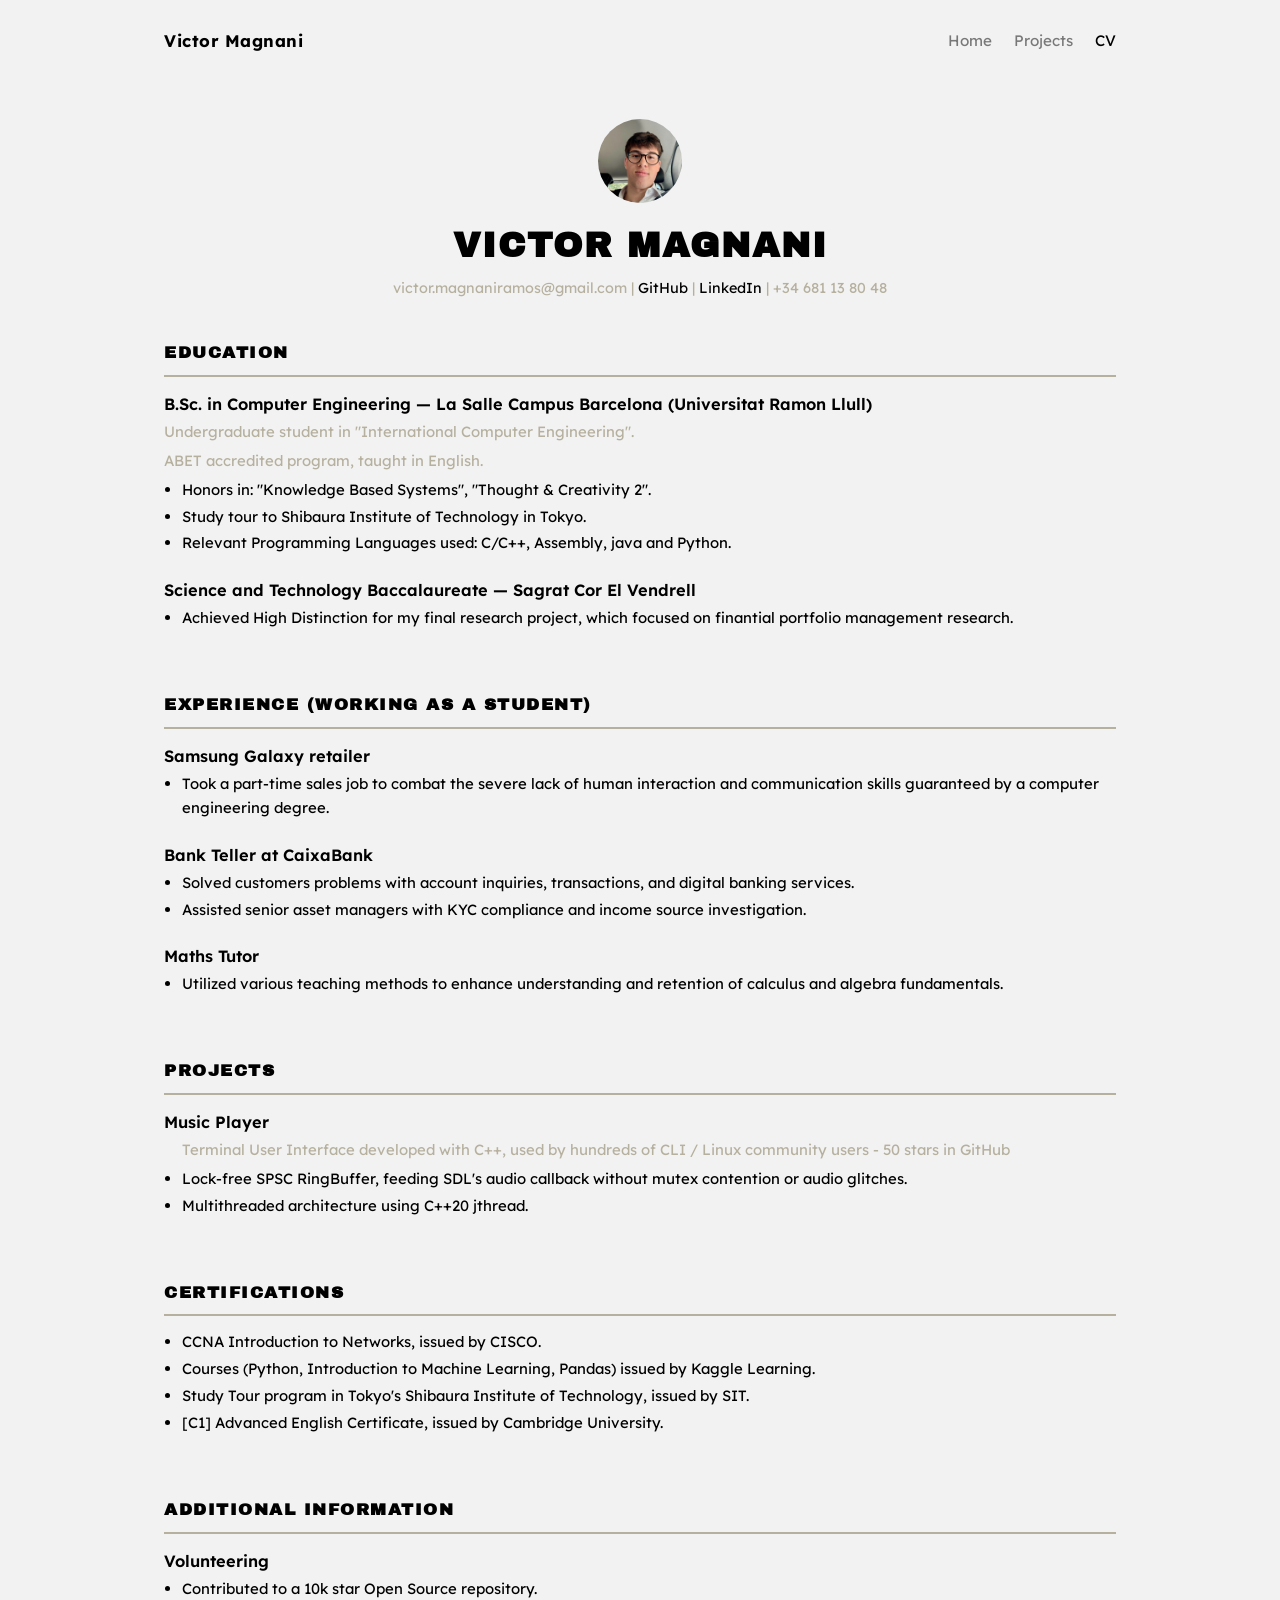
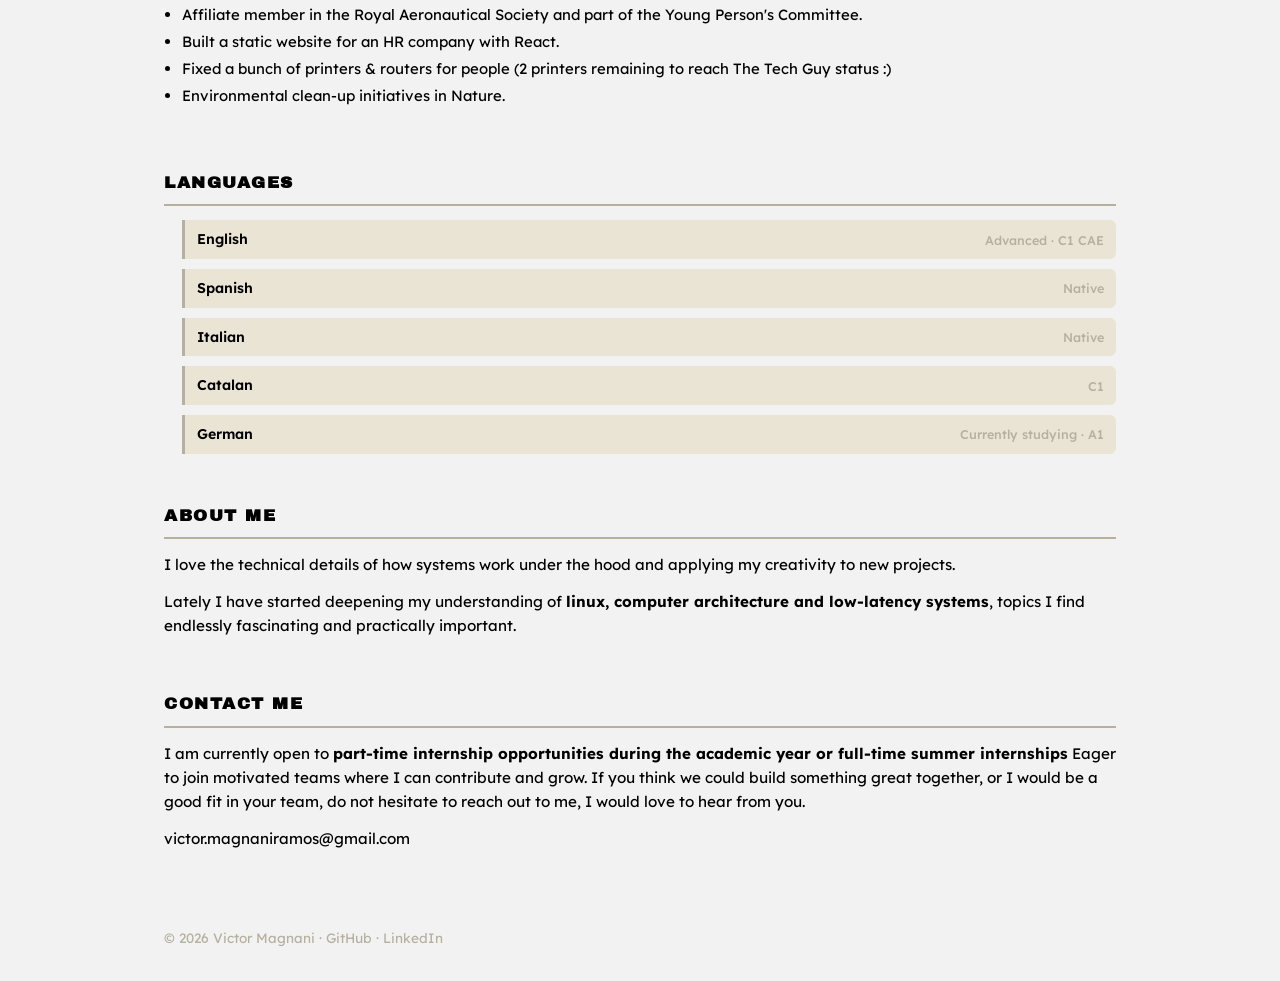
==== cv.html @ 08637005 "Initial commit: personal static website" ====
<!DOCTYPE html>
<html lang="en">
  <head>
    <meta charset="UTF-8">
    <meta name="viewport" content="width=device-width, initial-scale=1.0">
    <link rel="stylesheet" type="text/css" href="cv_styles.css">
    <link rel="preconnect" href="https://fonts.googleapis.com">
    <link rel="preconnect" href="https://fonts.gstatic.com" crossorigin>
    <link href="https://fonts.googleapis.com/css2?family=Archivo+Black&family=Lexend+Deca:wght@100..900&display=swap" rel="stylesheet">
    <title>CV · Victor Magnani</title>
  </head>
  <body>
    <div class="page">
      <header class="site-header container">
        <a href="index.html" class="brand">Victor Magnani</a>
        <nav class="site-nav">
          <a href="index.html">Home</a>
          <a href="projects.html">Projects</a>
          <a href="cv.html" class="active">CV</a>
        </nav>
      </header>

      <main class="cv-main container">
        <div class="cv-photo-wrap">
          <img src="assets/CaixaPic.jpg" alt="Victor Magnani" id="cv-photo">
        </div>
        <h1 class="cv-name">VICTOR MAGNANI</h1>
        <p class="cv-contact">
          victor.magnaniramos@gmail.com |
          <a href="https://github.com/Ardet696/" target="_blank" title="GitHub: Ardet696">GitHub</a> |
          <a href="https://www.linkedin.com/in/victormagnani/" target="_blank" title="LinkedIn: vmagnani">LinkedIn</a> |
          +34 681 13 80 48
        </p>

        <div class="cv-grid">
          <section class="cv-section">
            <h2 class="section-title">Education</h2>
            <hr class="section-divider">
            <div class="cv-item">
              <h3 class="item-title">B.Sc. in Computer Engineering — La Salle Campus Barcelona (Universitat Ramon Llull)</h3>
              <p class="item-desc">
                Undergraduate student in "International Computer Engineering".
                <span class="date-hidden">~ Sept 2022 - May 2027</span>
              </p>
              <p class="item-desc">ABET accredited program, taught in English.</p>
              <ul>
                <li>Honors in: "Knowledge Based Systems", "Thought & Creativity 2".</li>
                <li>Study tour to Shibaura Institute of Technology in Tokyo.</li>
                <li>Relevant Programming Languages used: C/C++, Assembly, java and Python.</li>
              </ul>
            </div>
            <div class="cv-item">
              <h3 class="item-title">
                Science and Technology Baccalaureate — Sagrat Cor El Vendrell
                <span class="date-hidden">~ Sept 2020 - May 2022</span>
              </h3>
              <ul>
                <li>Achieved High Distinction for my final research project, which focused on finantial portfolio management research.</li>
              </ul>
            </div>
          </section>

          <section class="cv-section">
            <h2 class="section-title">Experience (working as a student)</h2>
            <hr class="section-divider">
            <div class="cv-item">
              <h3 class="item-title">
                Samsung Galaxy retailer
                <span class="date-hidden">Part-time onsite ~ Sept-October 2025</span>
              </h3>
              <ul>
                <li>Took a part-time sales job to combat the severe lack of human interaction and communication skills guaranteed by a computer engineering degree.</li>
              </ul>
            </div>
            <div class="cv-item">
              <h3 class="item-title">
                Bank Teller at CaixaBank
                <span class="date-hidden">Full-time onsite ~ Ago 2025</span>
              </h3>
              <ul>
                <li>Solved customers problems with account inquiries, transactions, and digital banking services.</li>
                <li>Assisted senior asset managers with KYC compliance and income source investigation.</li>
              </ul>
            </div>
            <div class="cv-item">
              <h3 class="item-title">
                Maths Tutor
                <span class="date-hidden">Part-time onsite ~ 2023-2024</span>
              </h3>
              <ul>
                <li>Utilized various teaching methods to enhance understanding and retention of calculus and algebra fundamentals.</li>
              </ul>
            </div>
          </section>

          <section class="cv-section">
            <h2 class="section-title">Projects</h2>
            <hr class="section-divider">
            <div class="cv-item">
              <h3 class="item-title">
                 Music Player
                <span class="date-hidden">~ January 2026 - Present</span>
              </h3>
              <ul>
                <p class="item-desc">Terminal User Interface developed with C++, used by hundreds of CLI / Linux community users - 50 stars in GitHub</p>
                <li>Lock-free SPSC RingBuffer, feeding SDL's audio callback without mutex contention or audio glitches.</li>
                <li>Multithreaded architecture using C++20 jthread.</li>
              </ul>
            </div>
          </section>

          <section class="cv-section">
            <h2 class="section-title">Certifications</h2>
            <hr class="section-divider">
            <div class="cv-item">
              <ul>
                <li>CCNA Introduction to Networks, issued by CISCO. <span class="date-hidden">~ June 2024</span></li>
                <li>Courses (Python, Introduction to Machine Learning, Pandas) issued by Kaggle Learning. <span class="date-hidden">~ Ago 2025</span></li>
                <li>Study Tour program in Tokyo's Shibaura Institute of Technology, issued by SIT. <span class="date-hidden">~ June 2024</span></li>
                <li>[C1] Advanced English Certificate, issued by Cambridge University. <span class="date-hidden">~ July 2022</span></li>
              </ul>
            </div>
          </section>

          <section class="cv-section">
            <h2 class="section-title">Additional Information</h2>
            <hr class="section-divider">
            <div class="cv-item">
              <h3 class="item-title">Volunteering</h3>
              <ul>
                <li>Contributed to a 10k star Open Source repository. <span class="date-hidden">~ March 2026</span></li>
                <li>Affiliate member in the Royal Aeronautical Society and part of the Young Person's Committee. <span class="date-hidden">October 2025 - Present</span></li>
                <li>Built a static website for an HR company with React. <span class="date-hidden">~ Summer 2025</span></li>
                <li>Fixed a bunch of printers &amp; routers for people (2 printers remaining to reach The Tech Guy status :) <span class="date-hidden">Joking</span></li>
                <li>Environmental clean-up initiatives in Nature. <span class="date-hidden">~ April 2026</span></li>
              </ul>
            </div>
          </section>

          <section class="cv-section">
            <h2 class="section-title">Languages</h2>
            <hr class="section-divider">
            <ul class="lang-list">
              <li class="lang-item">
                <span class="lang-name">English</span>
                <span class="lang-level">Advanced · C1 CAE</span>
              </li>
              <li class="lang-item">
                <span class="lang-name">Spanish</span>
                <span class="lang-level">Native</span>
              </li>
              <li class="lang-item">
                <span class="lang-name">Italian</span>
                <span class="lang-level">Native</span>
              </li>
              <li class="lang-item">
                <span class="lang-name">Catalan</span>
                <span class="lang-level">C1</span>
              </li>
              <li class="lang-item">
                <span class="lang-name">German</span>
                <span class="lang-level">Currently studying · A1</span>
              </li>
            </ul>
          </section>

          <section class="cv-section cv-prose">
            <h2 class="section-title">About Me</h2>
            <hr class="section-divider">
            <p>
              I love the technical details of how systems work under the hood and applying my creativity to new projects.
            </p>
            <p>
              Lately I have started deepening my understanding of <strong>linux, computer architecture and low-latency systems</strong>,
              topics I find endlessly fascinating and practically important.
            </p>
          </section>

          <section class="cv-section cv-prose">
            <h2 class="section-title">Contact Me</h2>
            <hr class="section-divider">
            <p>
              I am currently open to <strong>part-time internship opportunities during the academic year or full-time summer internships</strong>
              Eager to join motivated teams where I can contribute and grow. If you think we could build something great together,
              or I would be a good fit in your team, do not hesitate to reach out to me,  I would love to hear from you.
            </p>
            <p>
              <a href="mailto:victor.magnaniramos@gmail.com">victor.magnaniramos@gmail.com</a>
            </p>
          </section>
        </div>
      </main>

      <footer class="site-footer container">
        © 2026 Victor Magnani ·
        <a href="https://github.com/Ardet696/" target="_blank">GitHub</a> ·
        <a href="https://www.linkedin.com/in/victormagnani/" target="_blank">LinkedIn</a>
      </footer>
    </div>

    <script src="script.js"></script>
    <script data-goatcounter="https://ardet696.goatcounter.com/count"
            async src="//gc.zgo.at/count.js"></script>
  </body>
</html>
---- cv_styles.css ----
:root {
  --bg: #F2F2F2;
  --surface: #EAE4D5;
  --muted: #B6B09F;
  --ink: #000000;

  --max-width: 1080px;
  --gutter: clamp(1.25rem, 5vw, 4rem);
}

* {
  box-sizing: border-box;
}
html,
body {
  height: 100%;
}
body {
  margin: 0;
  padding: 0;
  font-family: "Lexend Deca", sans-serif;
  background-color: var(--bg);
  color: var(--ink);
  line-height: 1.6;
  -webkit-font-smoothing: antialiased;
}
a {
  color: var(--ink);
  text-decoration: none;
}

.container {
  width: 100%;
  max-width: var(--max-width);
  margin: 0 auto;
  padding-left: var(--gutter);
  padding-right: var(--gutter);
}
.page {
  display: flex;
  flex-direction: column;
  min-height: 100vh;
}

.site-header {
  display: flex;
  flex-wrap: wrap;
  align-items: center;
  gap: 12px 28px;
  padding-top: 28px;
  padding-bottom: 28px;
}
.brand {
  font-weight: 700;
  font-size: 1.05em;
  letter-spacing: 0.5px;
  margin-right: auto;
}
.site-nav {
  display: flex;
  flex-wrap: wrap;
  gap: 22px;
  font-size: 0.95em;
}
.site-nav a {
  opacity: 0.5;
  transition: opacity 0.25s ease;
}
.site-nav a:hover,
.site-nav a.active {
  opacity: 1;
}

.site-footer {
  padding-top: 32px;
  padding-bottom: 32px;
  font-size: 0.85em;
  color: var(--muted);
}
.site-footer a {
  color: var(--muted);
  transition: color 0.25s ease;
}
.site-footer a:hover {
  color: var(--ink);
}

.cv-main {
  flex: 1 1 auto;
}
.cv-photo-wrap {
  display: flex;
  justify-content: center;
  margin: clamp(1rem, 4vh, 2.5rem) 0 0.5rem;
}
#cv-photo {
  width: 84px;
  height: 84px;
  object-fit: cover;
  border-radius: 50%;
  cursor: pointer;
  transition: transform 0.3s ease-in-out;
  transform: scale(1);
  transform-origin: center center;
}
#cv-photo.maximized {
  transform: scale(3.2);
  position: relative;
  z-index: 1000;
}
.cv-name {
  text-align: center;
  font-family: "Archivo Black", sans-serif;
  letter-spacing: 2px;
  font-size: clamp(1.6rem, 5vw, 2.2em);
  margin: 14px 0 4px;
}
.cv-contact {
  text-align: center;
  font-size: 0.9em;
  color: var(--muted);
  margin: 0 0 clamp(1.5rem, 5vh, 2.5rem);
}
.cv-contact a {
  color: var(--ink);
}

.cv-grid {
  display: flex;
  flex-direction: column;
  gap: clamp(1.5rem, 5vh, 2.5rem);
  padding-bottom: 2rem;
}

.cv-section {
  display: flex;
  flex-direction: column;
}
.section-title {
  font-family: "Archivo Black", sans-serif;
  text-transform: uppercase;
  letter-spacing: 1.5px;
  font-size: 1.05em;
  margin: 0 0 8px;
}
.section-divider {
  width: 100%;
  margin: 0 0 14px;
  border: none;
  border-top: 2px solid var(--muted);
}
.cv-item {
  margin-bottom: 16px;
}
.item-title {
  font-weight: 600;
  font-size: 1.02em;
  margin: 0 0 3px;
}
.item-desc {
  font-size: 0.93em;
  color: var(--muted);
  margin: 0 0 5px;
}
.cv-section ul {
  margin: 0 0 6px;
  padding-left: 18px;
}
.cv-section li {
  margin-bottom: 3px;
  font-size: 0.93em;
}

.lang-list {
  list-style: none;
  padding: 0;
  margin: 0;
  display: flex;
  flex-direction: column;
  gap: 7px;
}
.lang-item {
  display: flex;
  justify-content: space-between;
  align-items: center;
  padding: 8px 12px;
  border-left: 3px solid var(--muted);
  background: var(--surface);
  border-radius: 0 6px 6px 0;
}
.lang-name {
  font-weight: 600;
  font-size: 0.95em;
}
.lang-level {
  font-size: 0.85em;
  color: var(--muted);
  font-weight: 500;
}

.cv-prose p {
  font-size: 0.95em;
  margin: 0 0 0.8em;
}

.date-hidden {
  display: none;
  font-weight: normal;
  color: var(--muted);
}
.date-visible {
  display: inline;
}
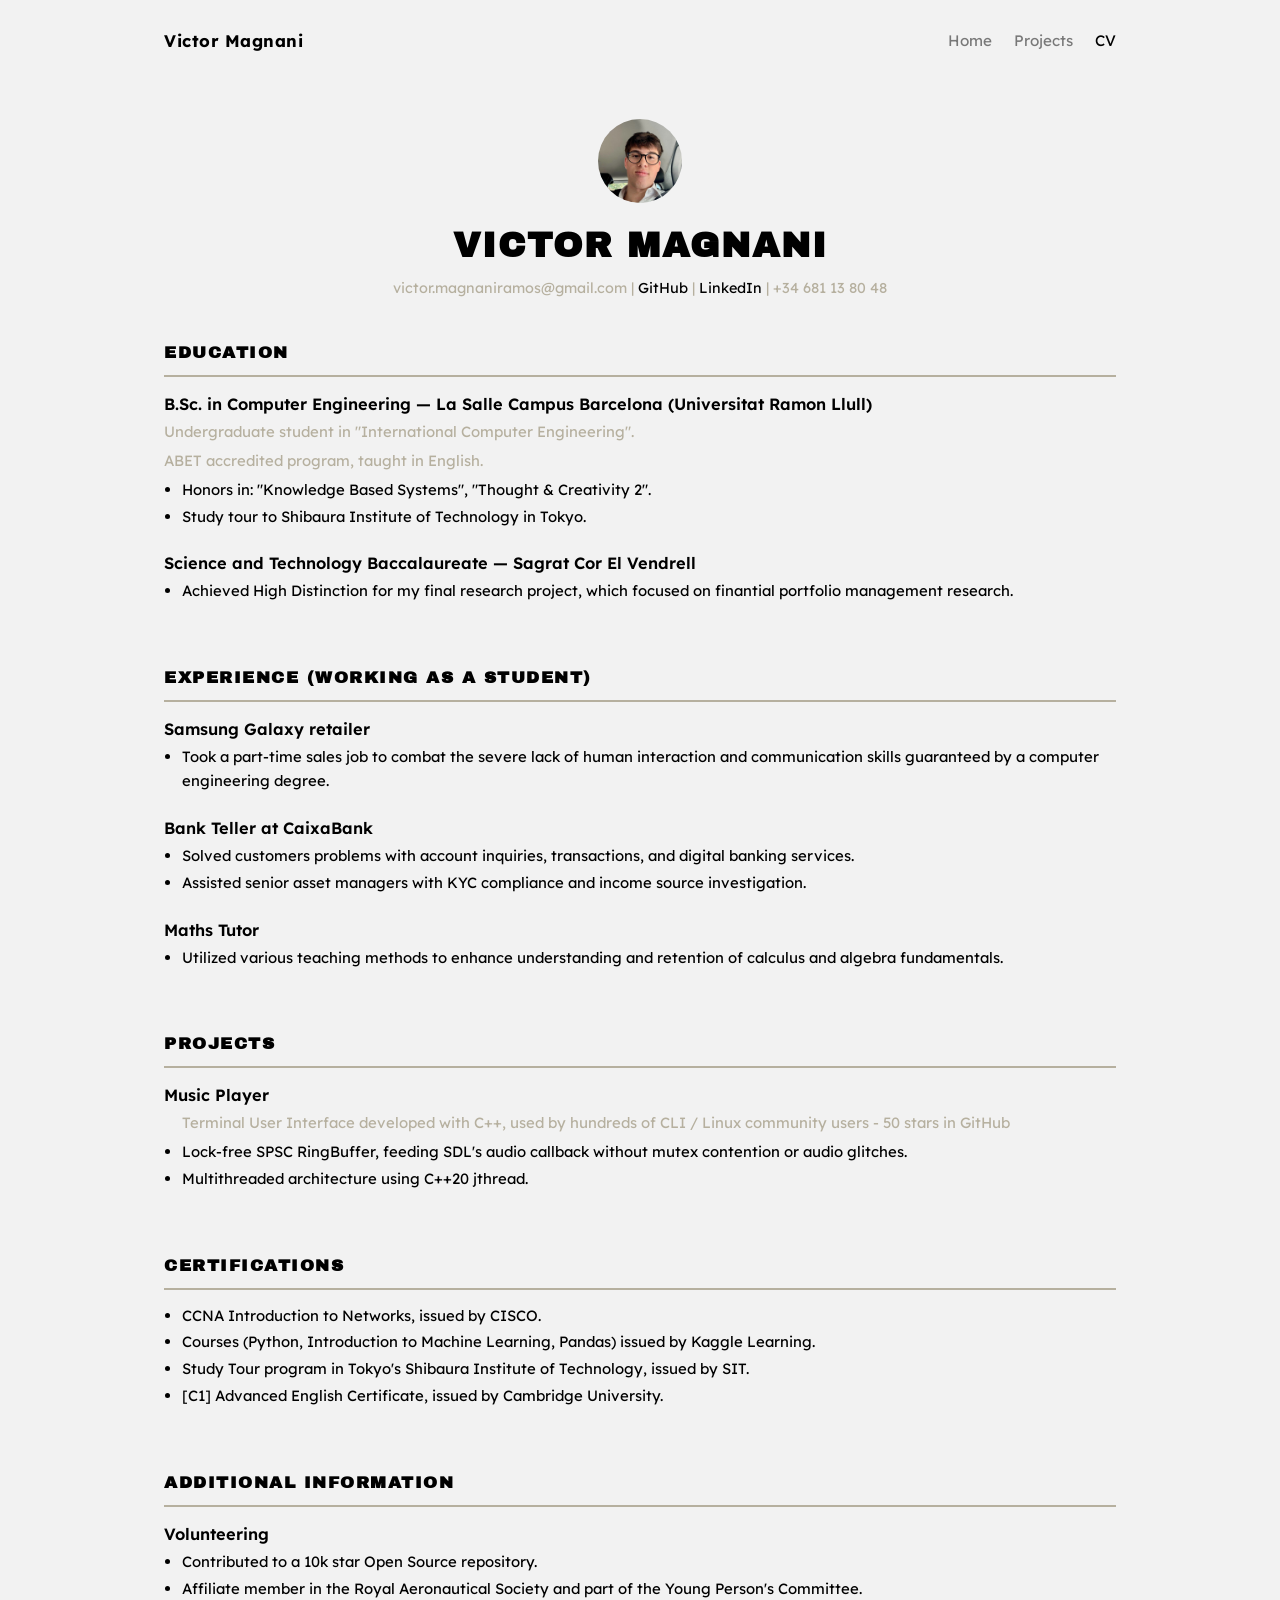
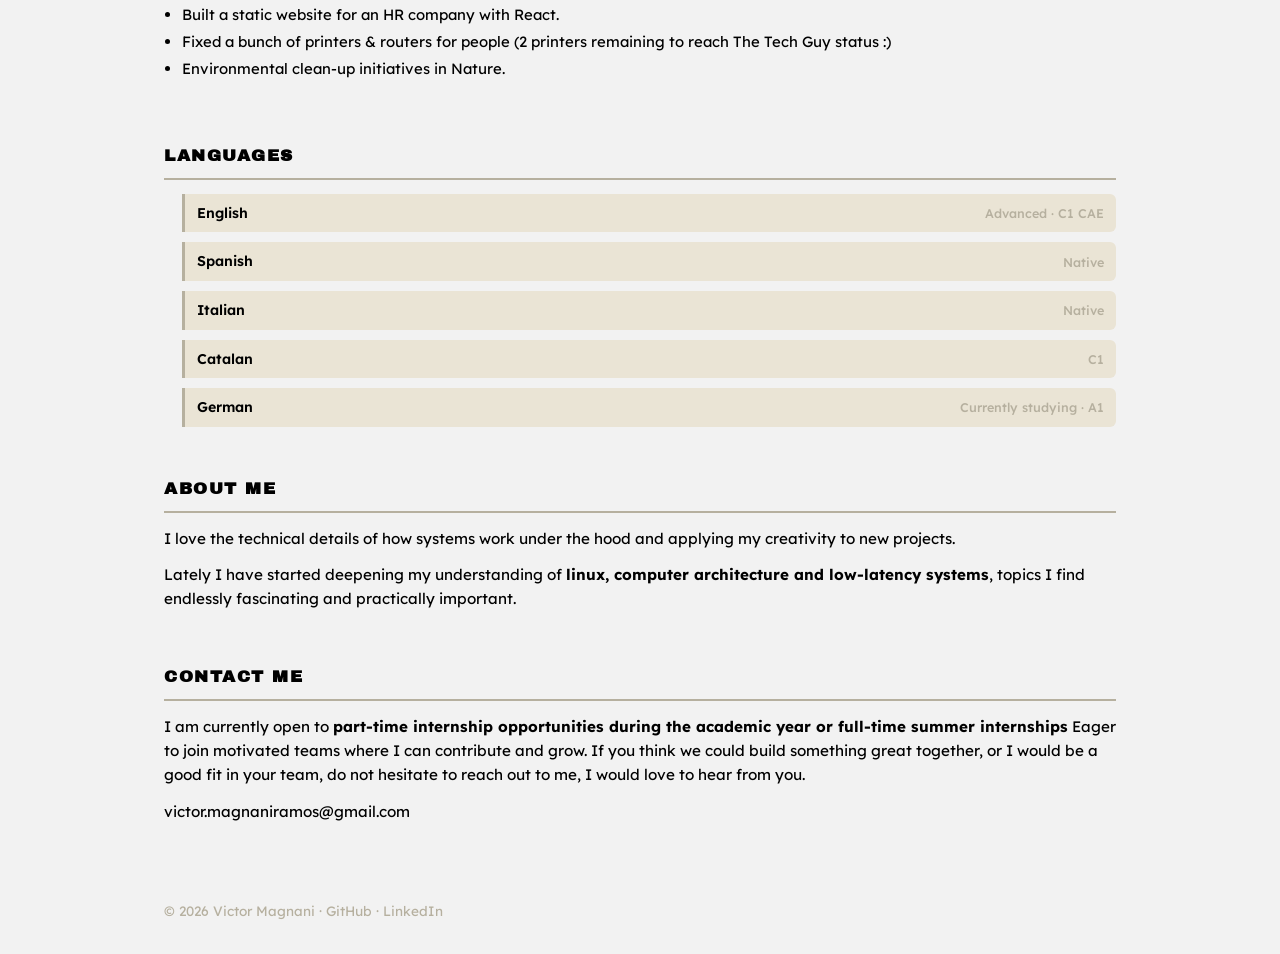
==== commit d4f84f94: "refactoring index" ====
--- a/cv.html
+++ b/cv.html
@@ -46,7 +46,6 @@
               <ul>
                 <li>Honors in: "Knowledge Based Systems", "Thought & Creativity 2".</li>
                 <li>Study tour to Shibaura Institute of Technology in Tokyo.</li>
-                <li>Relevant Programming Languages used: C/C++, Assembly, java and Python.</li>
               </ul>
             </div>
             <div class="cv-item">
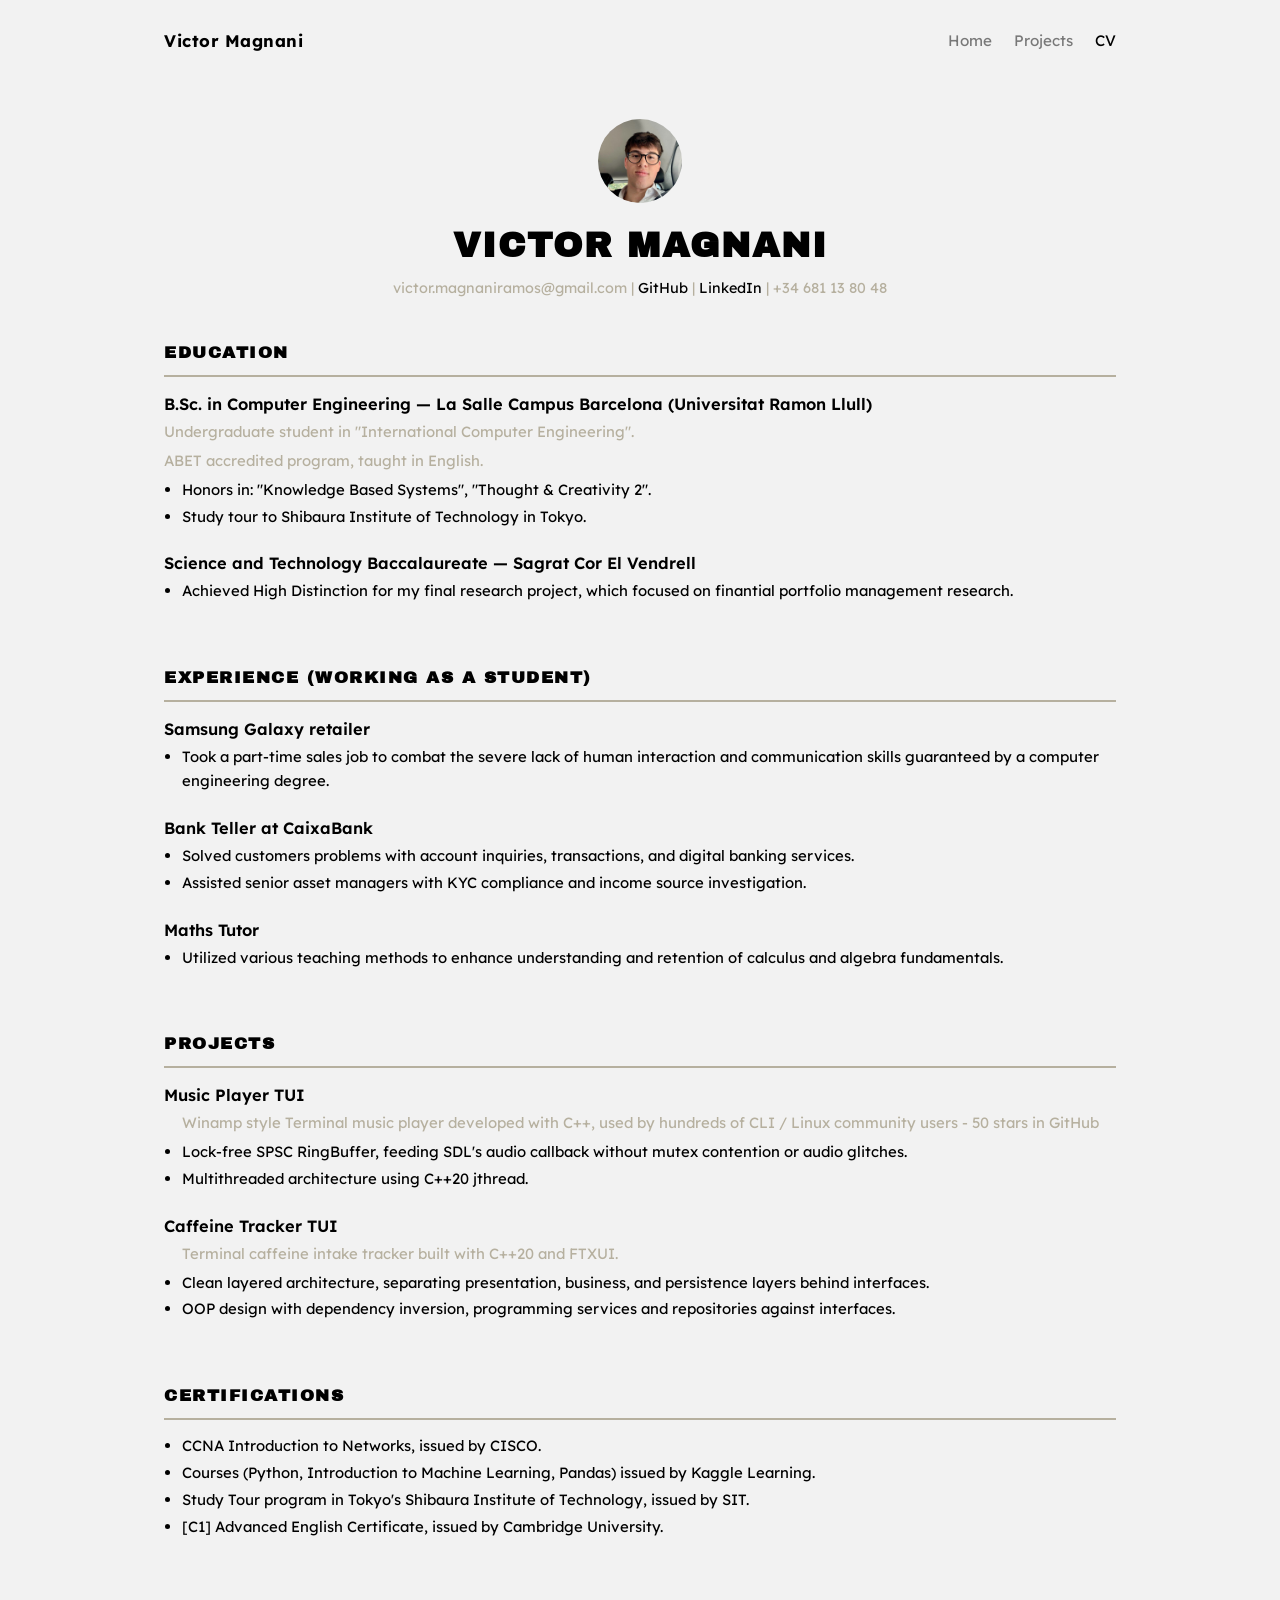
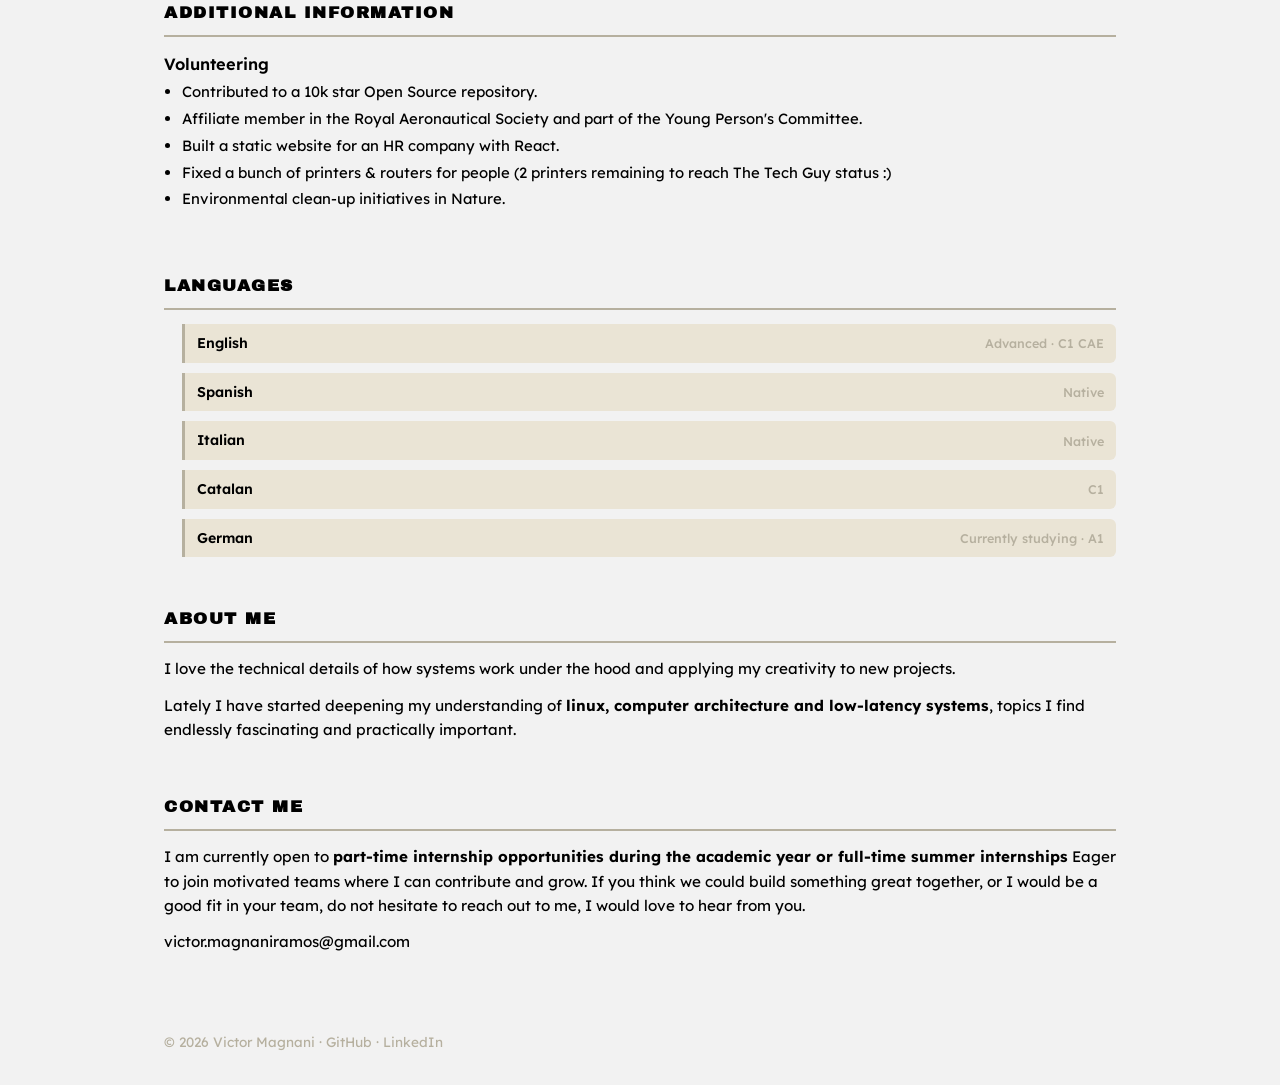
==== commit 4c50c29a: "new project update: caffeineTui!" ====
--- a/cv.html
+++ b/cv.html
@@ -97,13 +97,24 @@
             <hr class="section-divider">
             <div class="cv-item">
               <h3 class="item-title">
-                 Music Player
+                 Music Player TUI
                 <span class="date-hidden">~ January 2026 - Present</span>
               </h3>
               <ul>
-                <p class="item-desc">Terminal User Interface developed with C++, used by hundreds of CLI / Linux community users - 50 stars in GitHub</p>
+                <p class="item-desc">Winamp style Terminal music player developed with C++, used by hundreds of CLI / Linux community users - 50 stars in GitHub</p>
                 <li>Lock-free SPSC RingBuffer, feeding SDL's audio callback without mutex contention or audio glitches.</li>
                 <li>Multithreaded architecture using C++20 jthread.</li>
+              </ul>
+            </div>
+            <div class="cv-item">
+              <h3 class="item-title">
+                Caffeine Tracker TUI 
+                <span class="date-hidden">~ July 2026 - Present</span>
+              </h3>
+              <ul>
+                <p class="item-desc">Terminal caffeine intake tracker built with C++20 and FTXUI.</p>
+                <li>Clean layered architecture, separating presentation, business, and persistence layers behind interfaces.</li>
+                <li>OOP design with dependency inversion, programming services and repositories against interfaces.</li>
               </ul>
             </div>
           </section>
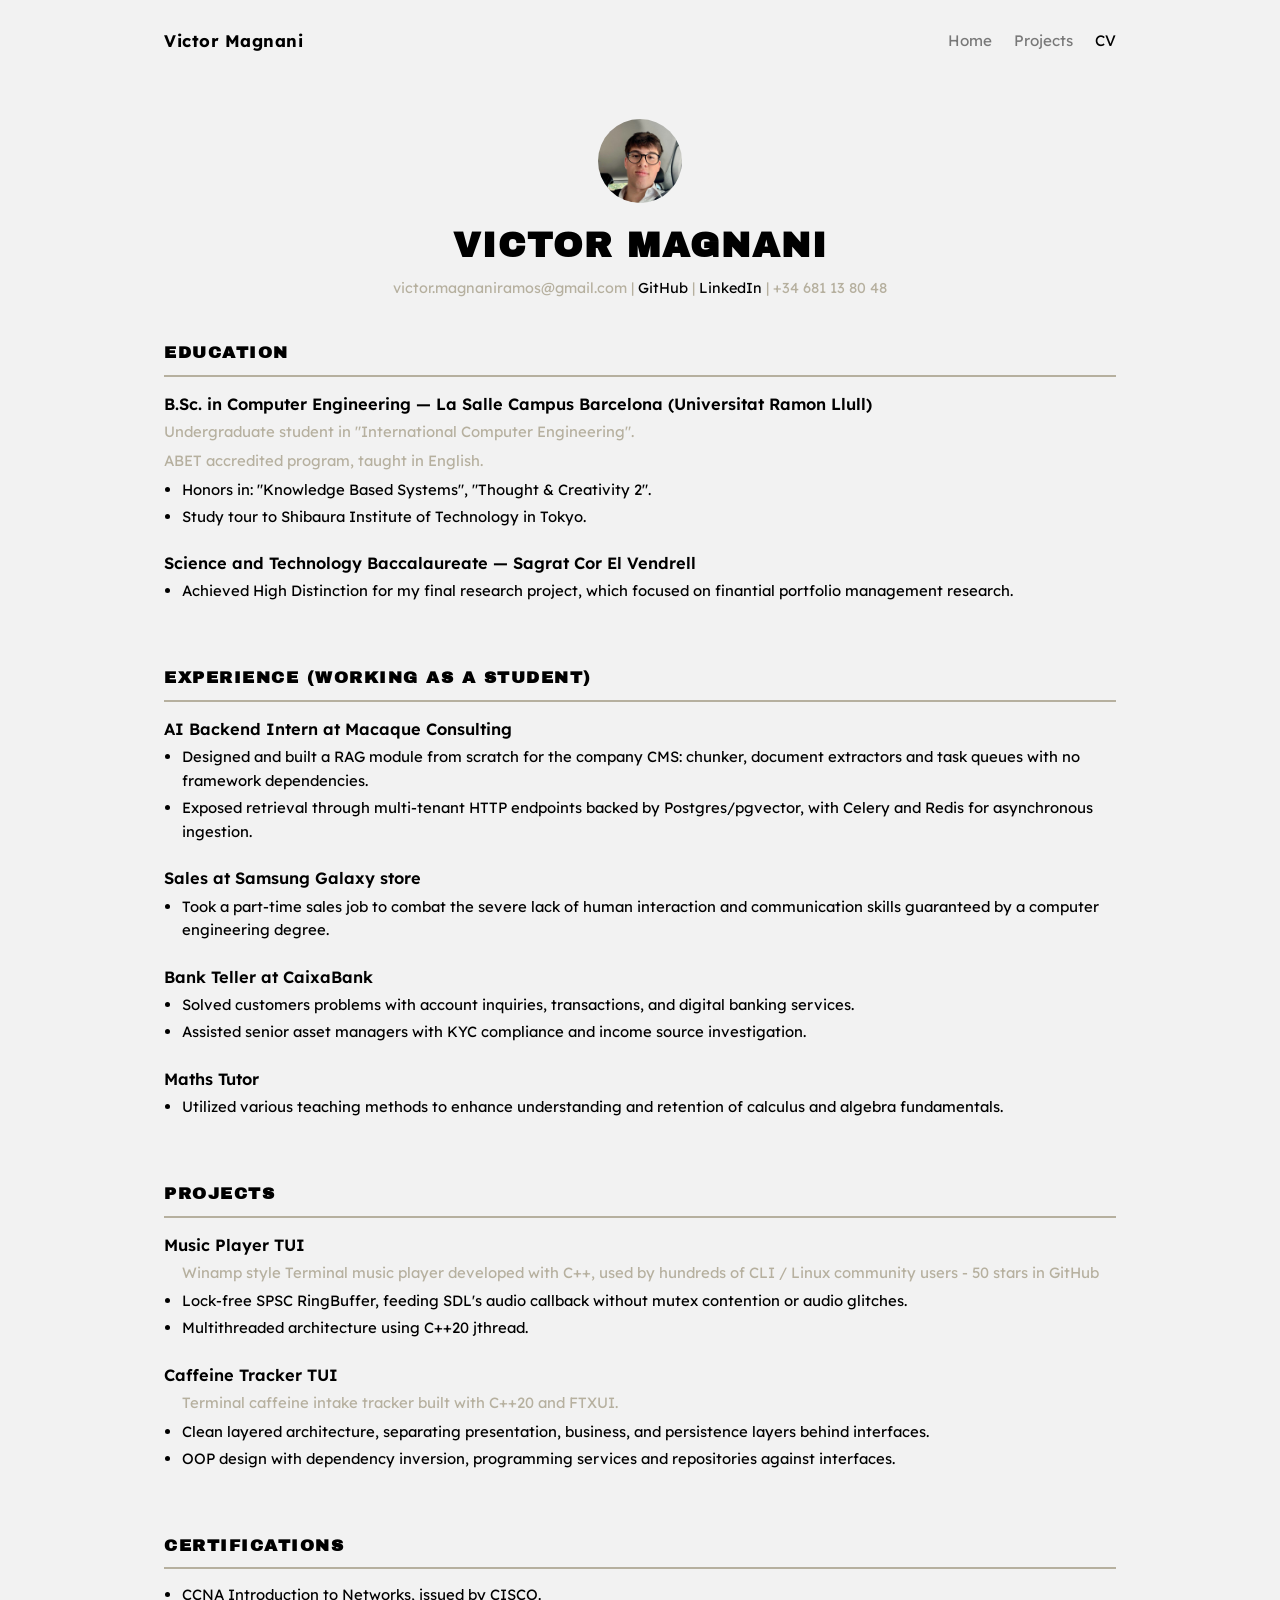
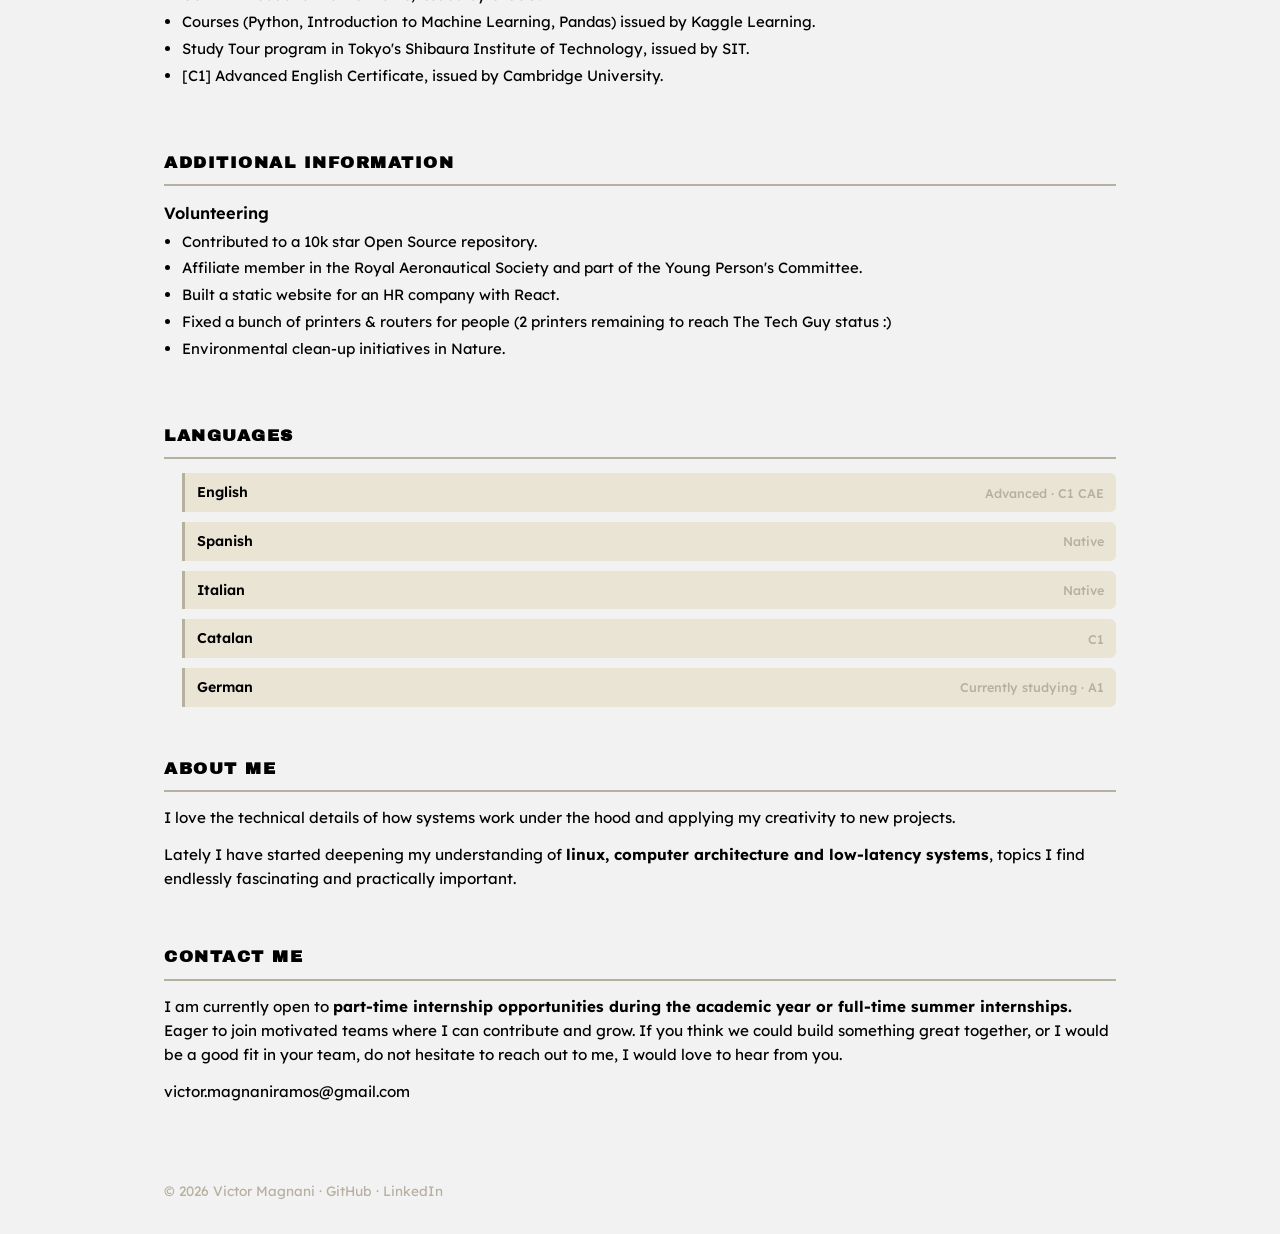
==== commit 16ef5e3e: "(feat): add macaque consulting internship to cv experience" ====
--- a/cv.html
+++ b/cv.html
@@ -64,7 +64,17 @@
             <hr class="section-divider">
             <div class="cv-item">
               <h3 class="item-title">
-                Samsung Galaxy retailer
+                AI Backend Intern at Macaque Consulting
+                <span class="date-hidden">Internship ~ Aug 2026 - Present</span>
+              </h3>
+              <ul>
+                <li>Designed and built a RAG module from scratch for the company CMS: chunker, document extractors and task queues with no framework dependencies.</li>
+                <li>Exposed retrieval through multi-tenant HTTP endpoints backed by Postgres/pgvector, with Celery and Redis for asynchronous ingestion.</li>
+              </ul>
+            </div>
+            <div class="cv-item">
+              <h3 class="item-title">
+                 Sales at Samsung Galaxy store
                 <span class="date-hidden">Part-time onsite ~ Sept-October 2025</span>
               </h3>
               <ul>
@@ -190,7 +200,7 @@
             <h2 class="section-title">Contact Me</h2>
             <hr class="section-divider">
             <p>
-              I am currently open to <strong>part-time internship opportunities during the academic year or full-time summer internships</strong>
+              I am currently open to <strong>part-time internship opportunities during the academic year or full-time summer internships.</strong>
               Eager to join motivated teams where I can contribute and grow. If you think we could build something great together,
               or I would be a good fit in your team, do not hesitate to reach out to me,  I would love to hear from you.
             </p>
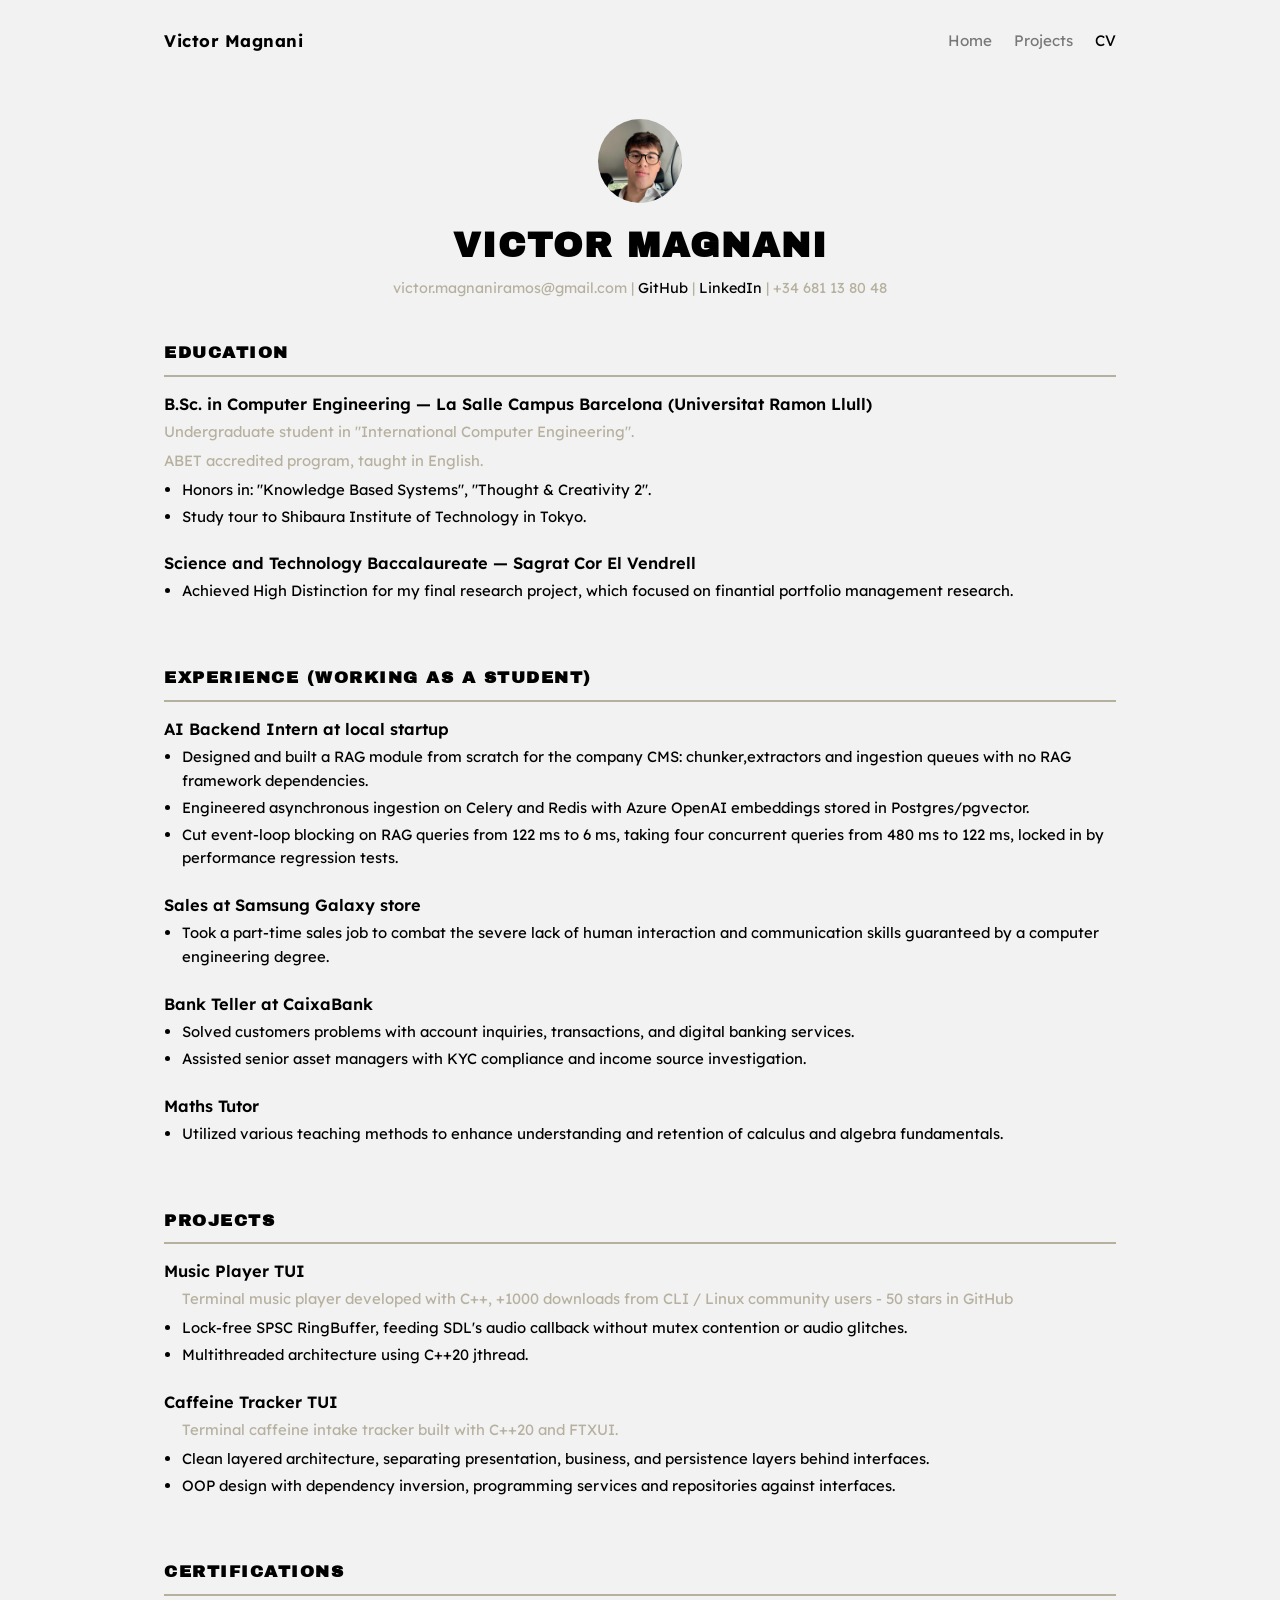
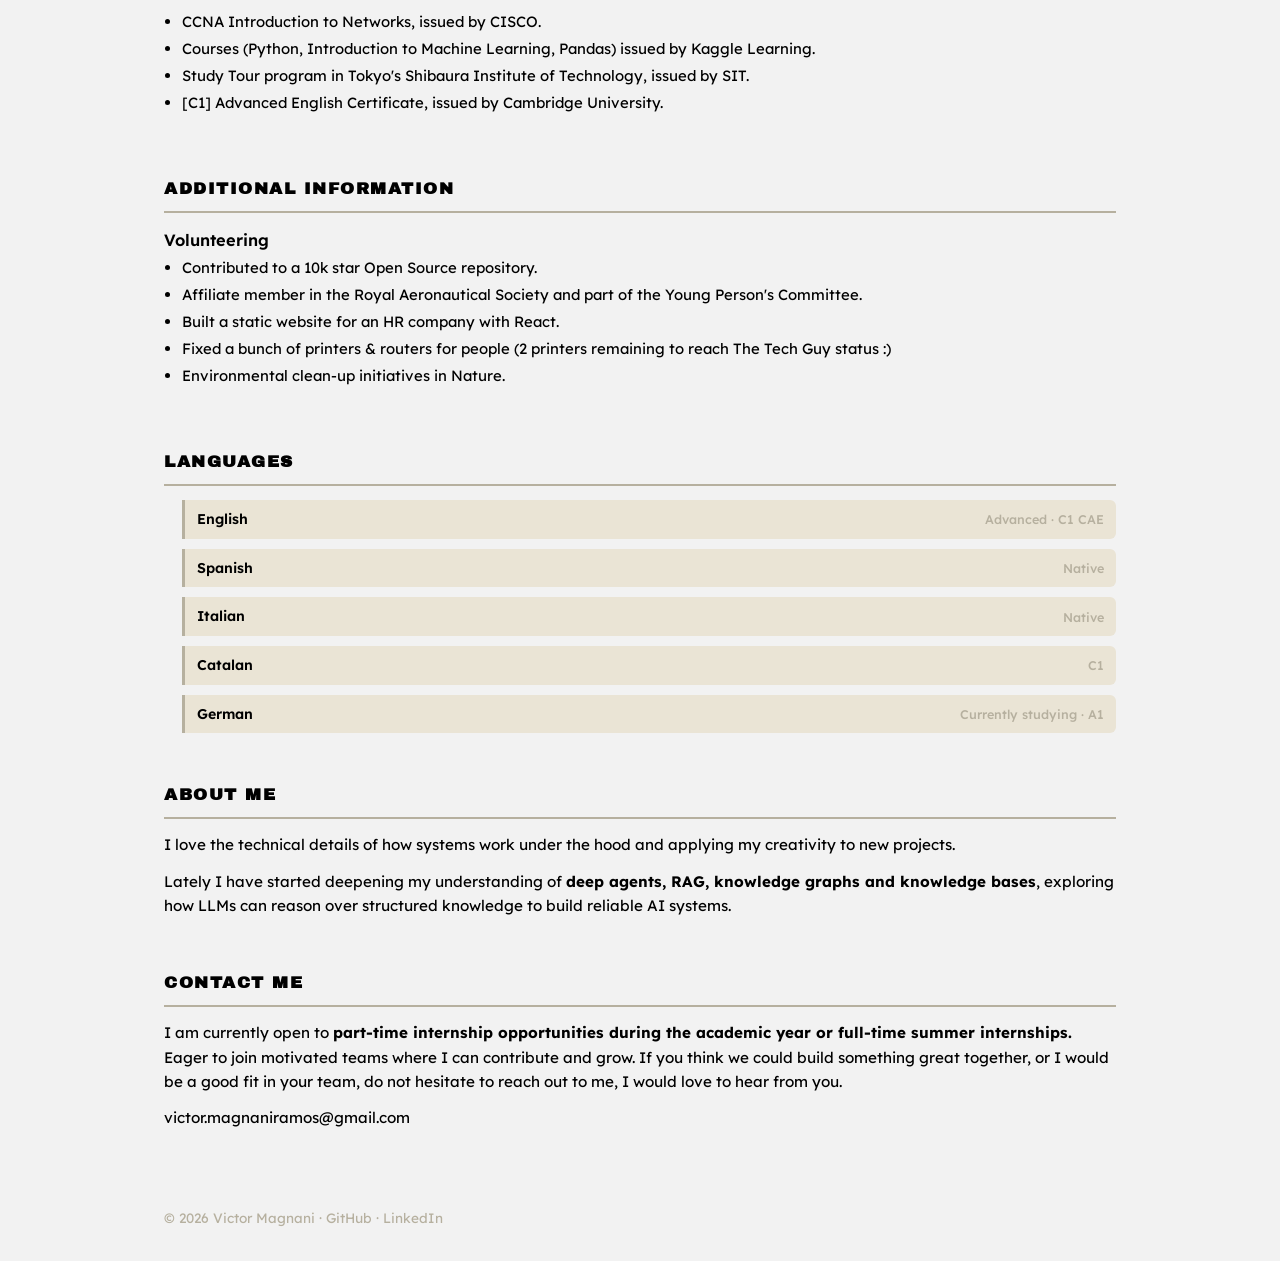
==== commit ba2f81c5: "(feat): rebrand profile toward ai engineering and restyle hero" ====
--- a/cv.html
+++ b/cv.html
@@ -64,12 +64,13 @@
             <hr class="section-divider">
             <div class="cv-item">
               <h3 class="item-title">
-                AI Backend Intern at Macaque Consulting
+                AI Backend Intern at local startup
                 <span class="date-hidden">Internship ~ Aug 2026 - Present</span>
               </h3>
               <ul>
-                <li>Designed and built a RAG module from scratch for the company CMS: chunker, document extractors and task queues with no framework dependencies.</li>
-                <li>Exposed retrieval through multi-tenant HTTP endpoints backed by Postgres/pgvector, with Celery and Redis for asynchronous ingestion.</li>
+                <li>Designed and built a RAG module from scratch for the company CMS: chunker,extractors and ingestion queues with no RAG framework dependencies.</li>
+                <li>Engineered asynchronous ingestion on Celery and Redis with Azure OpenAI embeddings stored in Postgres/pgvector.</li>
+                <li>Cut event-loop blocking on RAG queries from 122 ms to 6 ms, taking four concurrent queries from 480 ms to 122 ms, locked in by performance regression tests.</li>
               </ul>
             </div>
             <div class="cv-item">
@@ -111,7 +112,7 @@
                 <span class="date-hidden">~ January 2026 - Present</span>
               </h3>
               <ul>
-                <p class="item-desc">Winamp style Terminal music player developed with C++, used by hundreds of CLI / Linux community users - 50 stars in GitHub</p>
+                <p class="item-desc">Terminal music player developed with C++, +1000 downloads from CLI / Linux community users - 50 stars in GitHub</p>
                 <li>Lock-free SPSC RingBuffer, feeding SDL's audio callback without mutex contention or audio glitches.</li>
                 <li>Multithreaded architecture using C++20 jthread.</li>
               </ul>
@@ -191,8 +192,8 @@
               I love the technical details of how systems work under the hood and applying my creativity to new projects.
             </p>
             <p>
-              Lately I have started deepening my understanding of <strong>linux, computer architecture and low-latency systems</strong>,
-              topics I find endlessly fascinating and practically important.
+              Lately I have started deepening my understanding of <strong>deep agents, RAG, knowledge graphs and knowledge bases</strong>,
+              exploring how LLMs can reason over structured knowledge to build reliable AI systems.
             </p>
           </section>
 
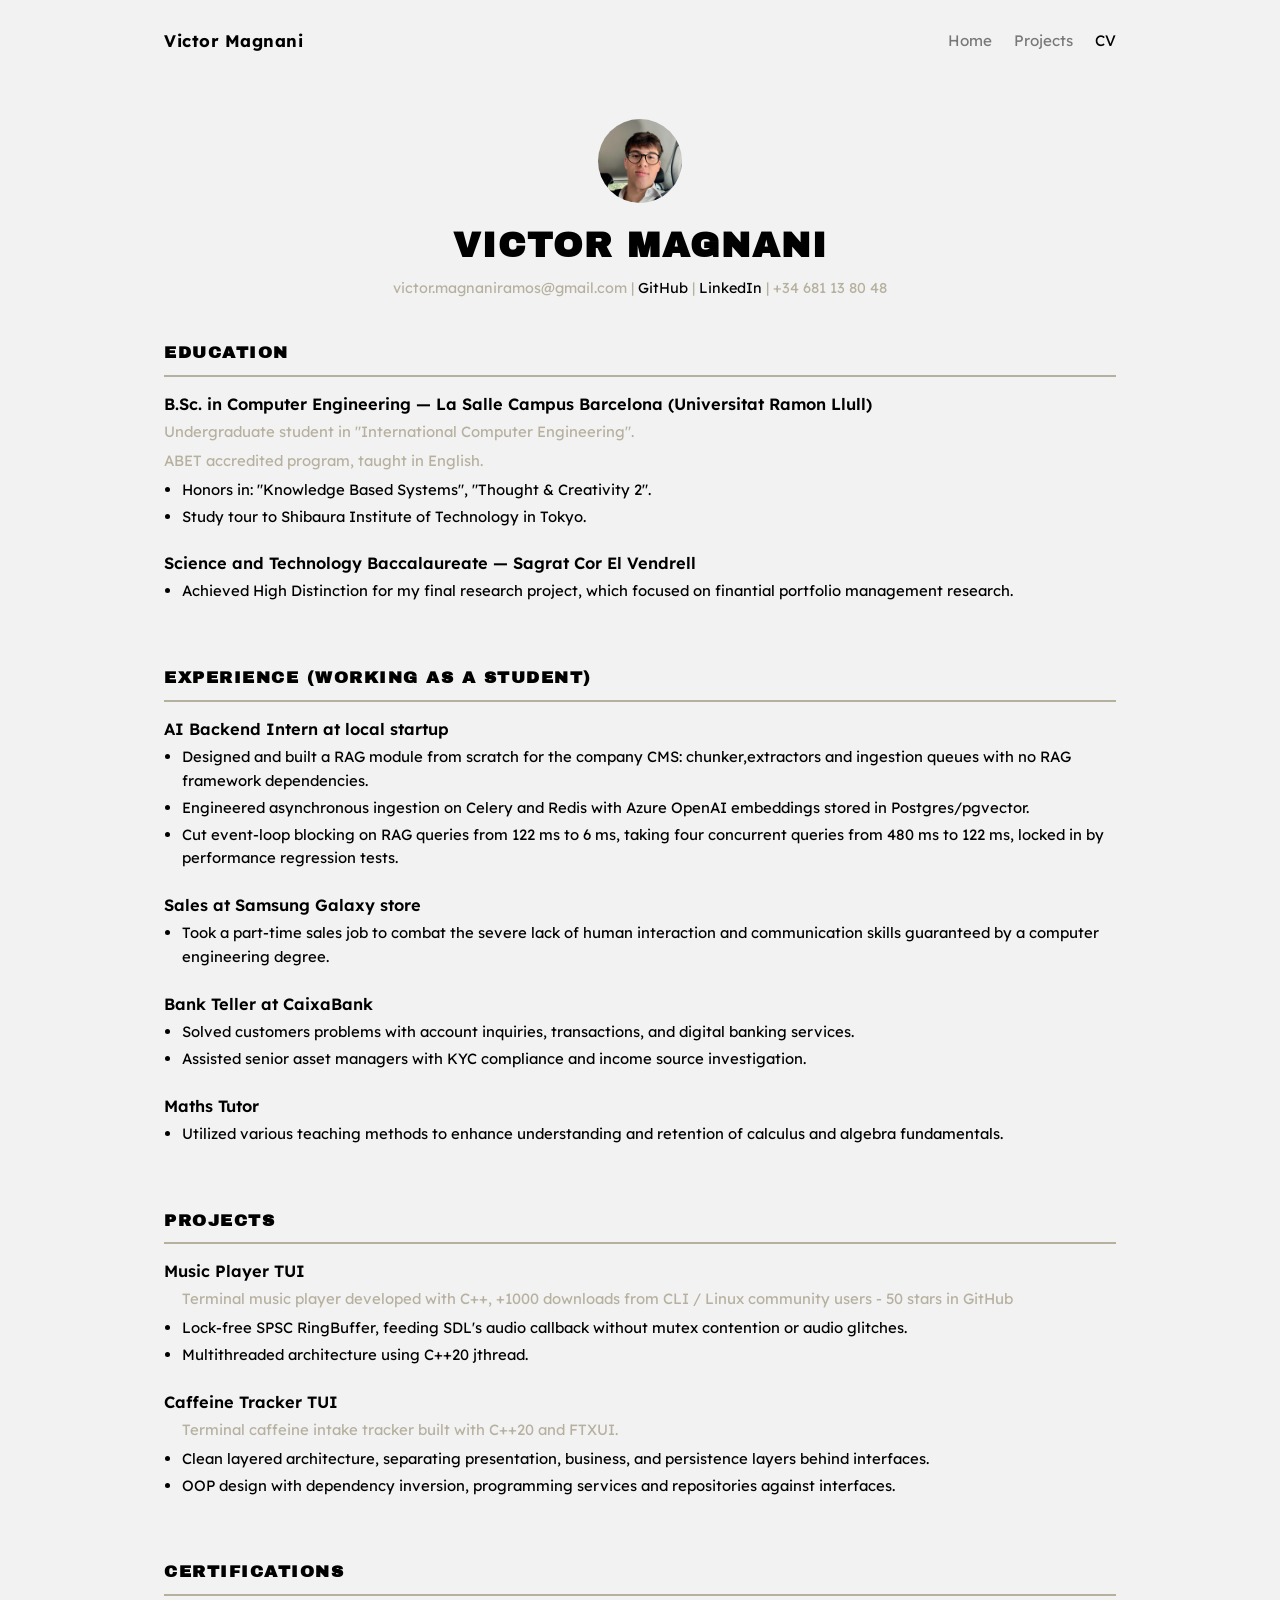
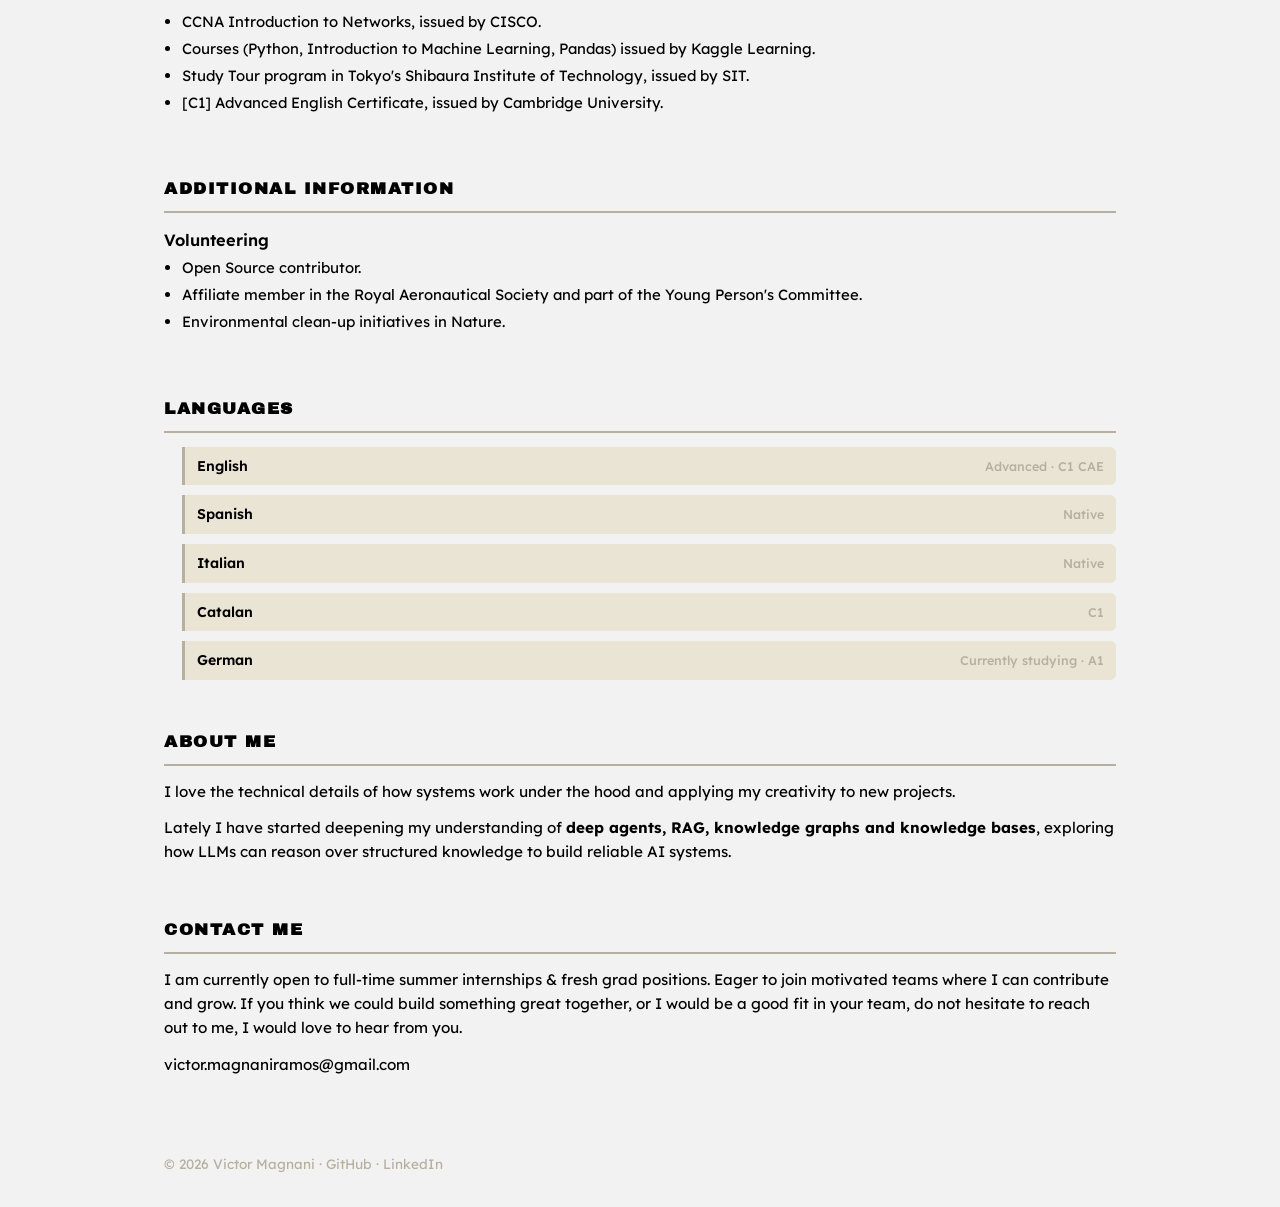
==== commit 719f786e: "(chore): volunteering fixy fix" ====
--- a/cv.html
+++ b/cv.html
@@ -149,10 +149,8 @@
             <div class="cv-item">
               <h3 class="item-title">Volunteering</h3>
               <ul>
-                <li>Contributed to a 10k star Open Source repository. <span class="date-hidden">~ March 2026</span></li>
+                <li>Open Source contributor.<span class="date-hidden">~ March 2026</span></li>
                 <li>Affiliate member in the Royal Aeronautical Society and part of the Young Person's Committee. <span class="date-hidden">October 2025 - Present</span></li>
-                <li>Built a static website for an HR company with React. <span class="date-hidden">~ Summer 2025</span></li>
-                <li>Fixed a bunch of printers &amp; routers for people (2 printers remaining to reach The Tech Guy status :) <span class="date-hidden">Joking</span></li>
                 <li>Environmental clean-up initiatives in Nature. <span class="date-hidden">~ April 2026</span></li>
               </ul>
             </div>
@@ -201,7 +199,7 @@
             <h2 class="section-title">Contact Me</h2>
             <hr class="section-divider">
             <p>
-              I am currently open to <strong>part-time internship opportunities during the academic year or full-time summer internships.</strong>
+              I am currently open to full-time summer internships & fresh grad positions.</strong>
               Eager to join motivated teams where I can contribute and grow. If you think we could build something great together,
               or I would be a good fit in your team, do not hesitate to reach out to me,  I would love to hear from you.
             </p>
